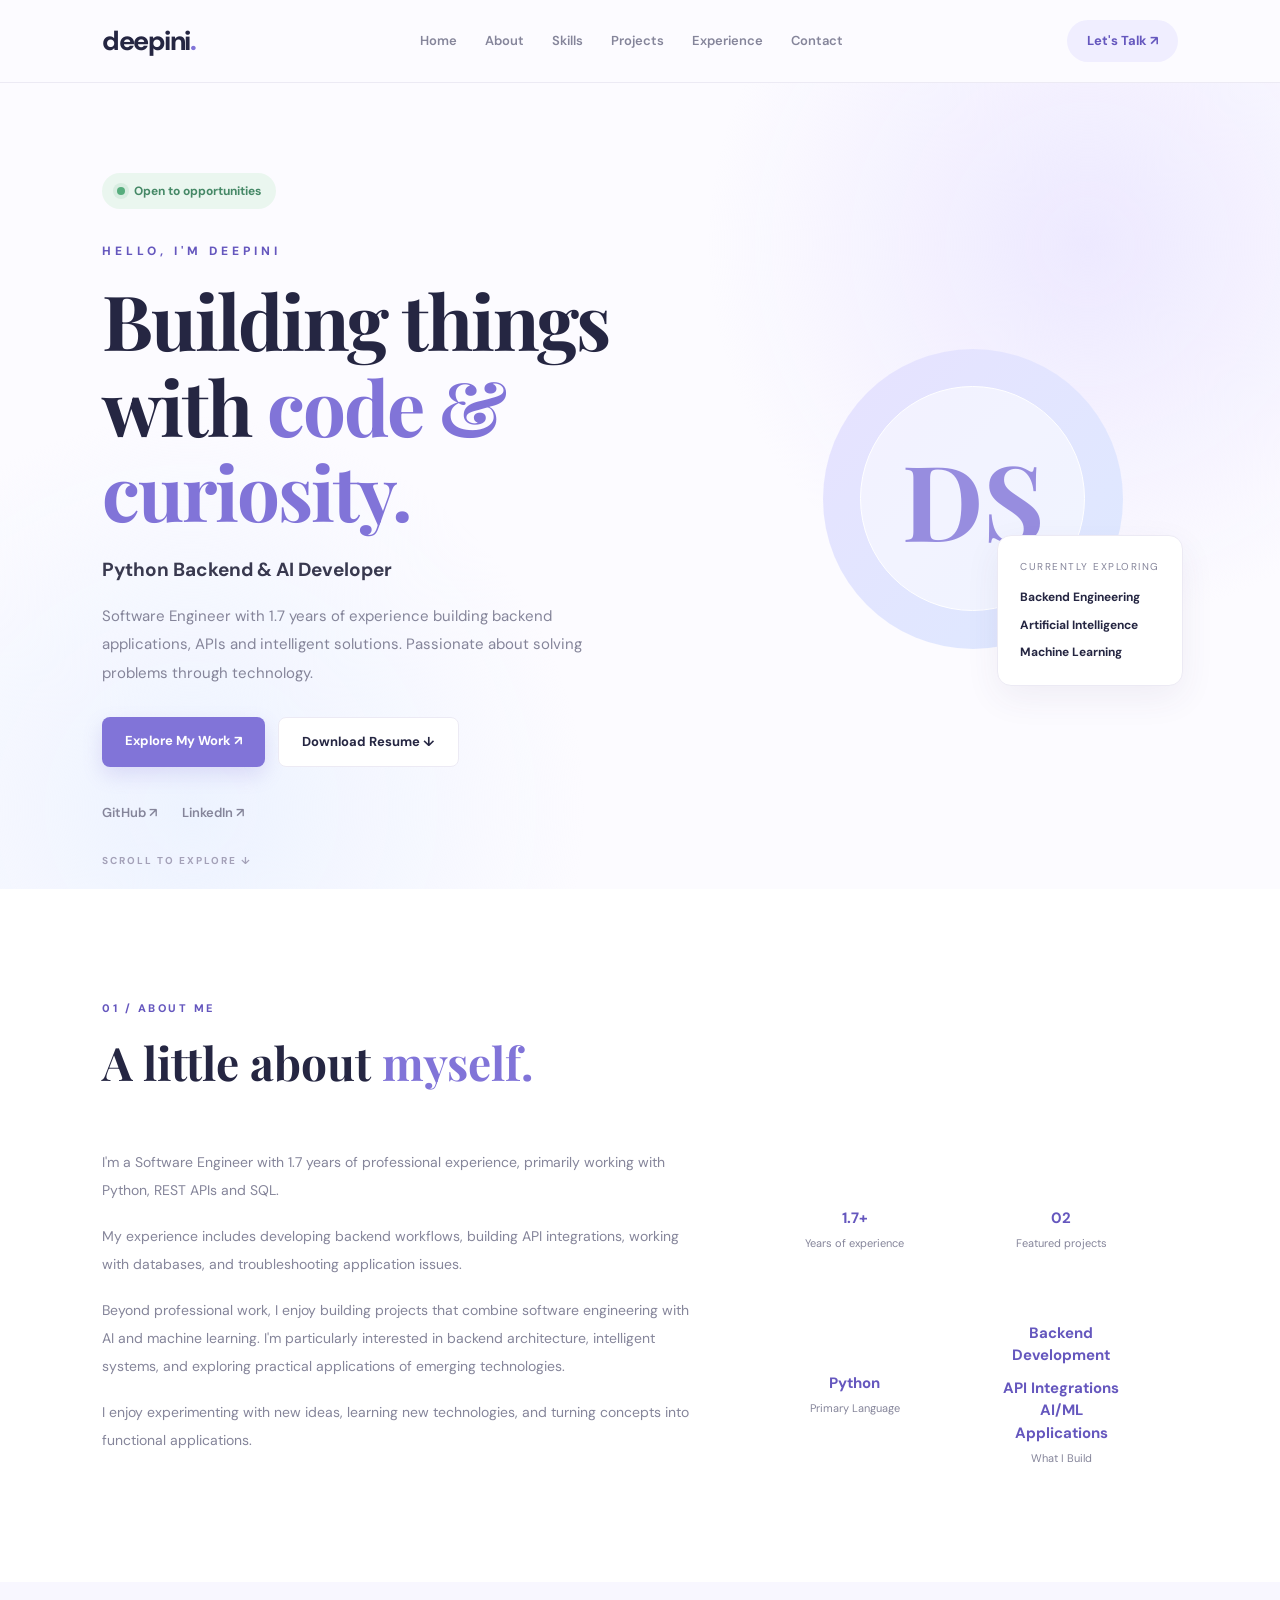
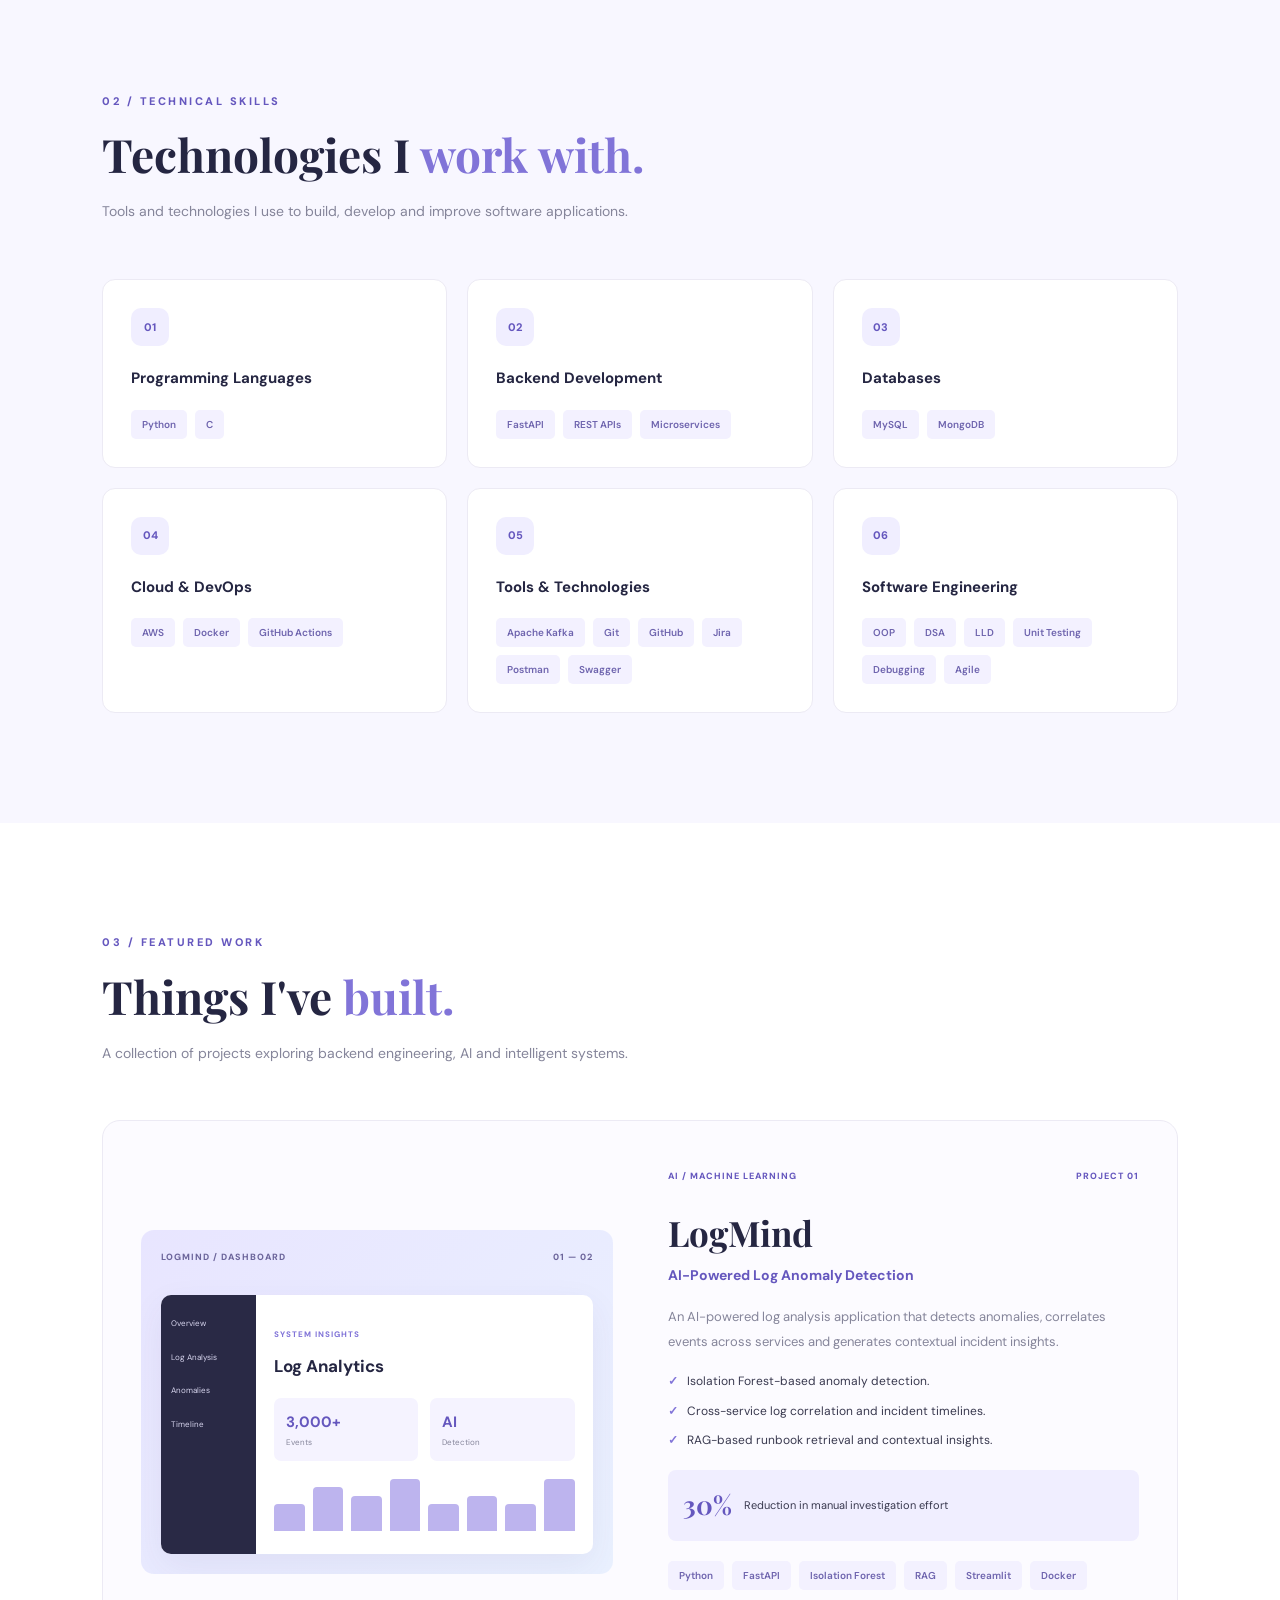
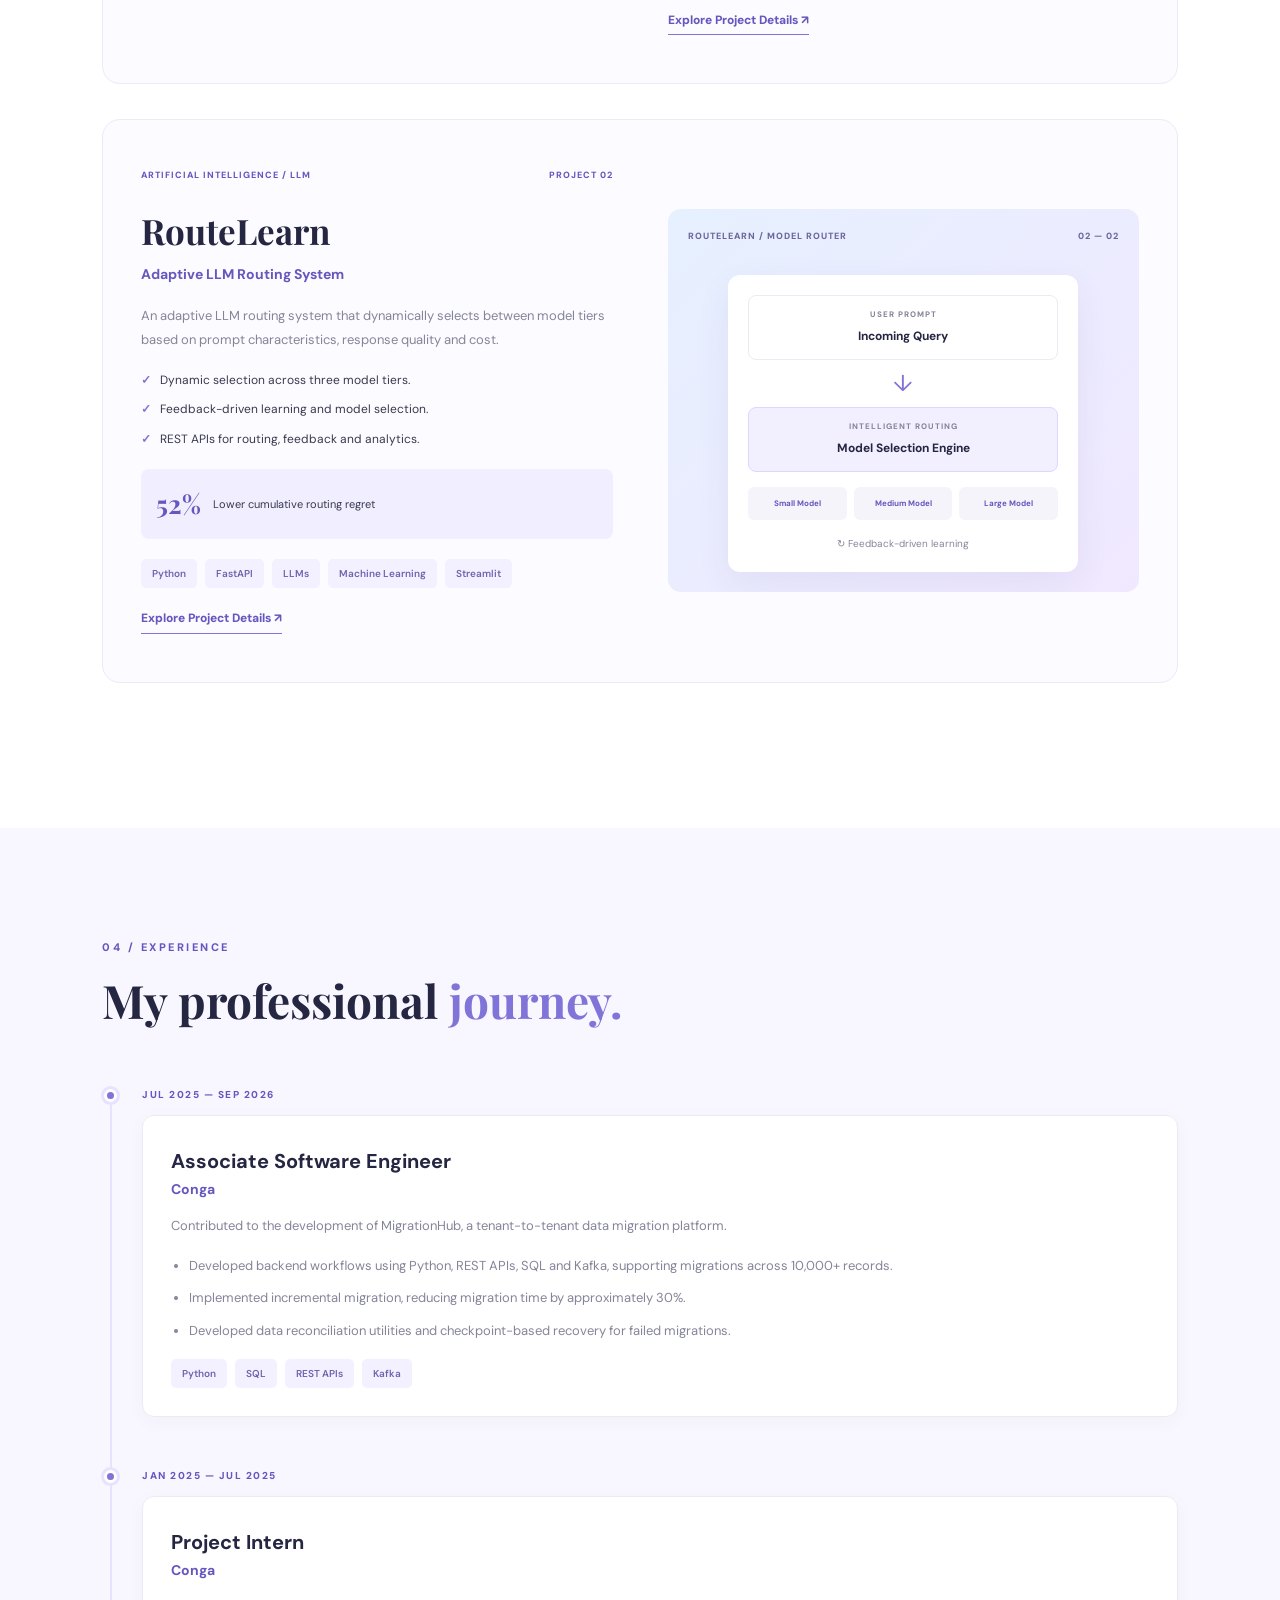
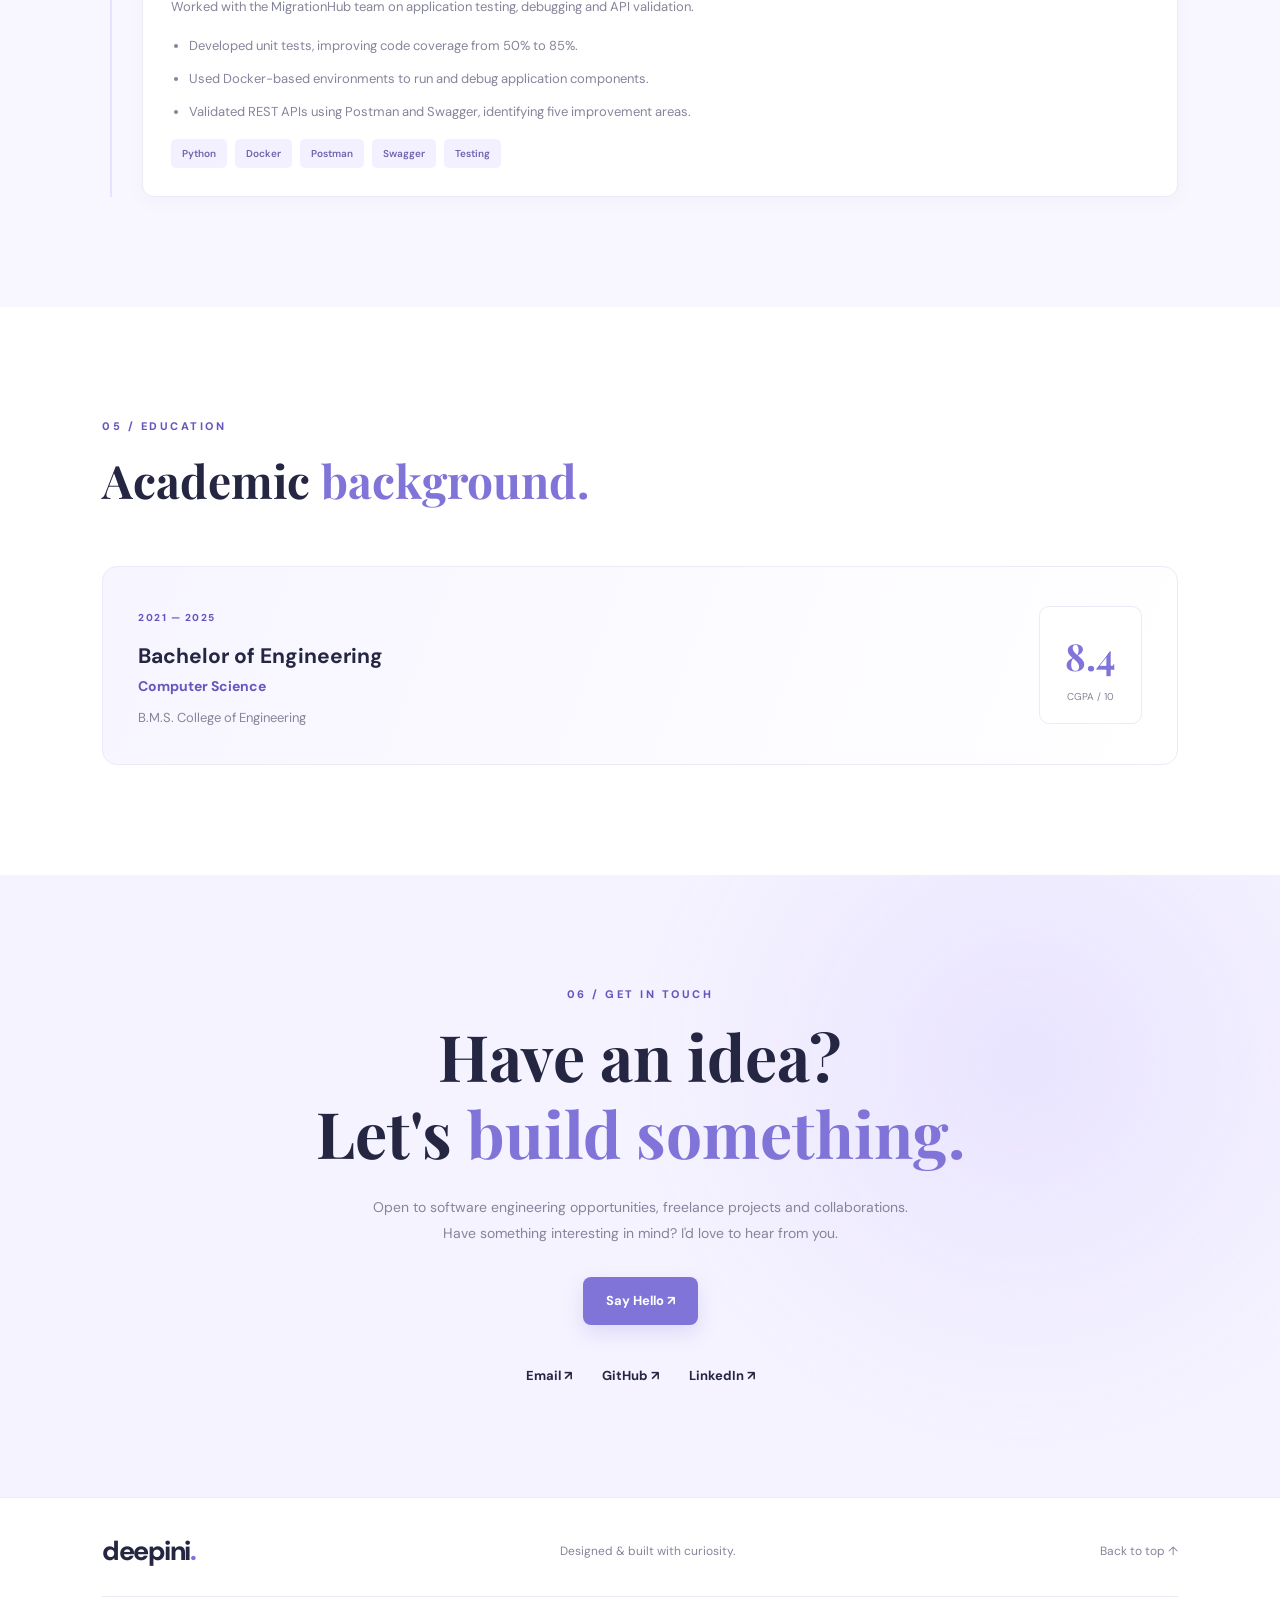
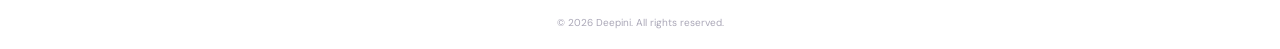
==== index.html @ 4b3a39d0 "Portfolio" ====
<!DOCTYPE html>
<html lang="en">
<head>
    <meta charset="UTF-8">
    <meta name="viewport" content="width=device-width, initial-scale=1.0">

    <meta name="description" content="Deepini - Python Backend and AI Developer. Software Engineer experienced in Python, REST APIs, SQL and AI applications.">

    <title>Deepini | Python Backend & AI Developer</title>

    <link rel="stylesheet" href="style.css">

    <link rel="preconnect" href="https://fonts.googleapis.com">
    <link rel="preconnect" href="https://fonts.gstatic.com" crossorigin>
    <link href="https://fonts.googleapis.com/css2?family=DM+Sans:wght@400;500;600;700;800&family=Playfair+Display:wght@600;700&display=swap" rel="stylesheet">
</head>

<body>

    <!-- NAVIGATION -->
    <header class="navbar">
        <nav class="nav-container">
            <a href="#home" class="logo">deepini<span>.</span></a>

            <div class="nav-links" id="navLinks">
                <a href="#home">Home</a>
                <a href="#about">About</a>
                <a href="#skills">Skills</a>
                <a href="#projects">Projects</a>
                <a href="#experience">Experience</a>
                <a href="#contact">Contact</a>
            </div>

            <a href="#contact" class="nav-button">Let's Talk ↗</a>

            <button class="menu-toggle" id="menuToggle"
                    aria-label="Toggle navigation" aria-expanded="false">
                ☰
            </button>
        </nav>
    </header>


    <main>

        <!-- HERO SECTION -->
        <section class="hero" id="home">
            <div class="hero-container">

                <div class="hero-content">
                    <div class="availability">
                        <span class="status-dot"></span>
                        Open to opportunities
                    </div>

                    <p class="hero-intro">HELLO, I'M DEEPINI</p>

                    <h1>
                        Building things<br>
                        with <span>code & curiosity.</span>
                    </h1>

                    <h2>Python Backend & AI Developer</h2>

                    <p class="hero-description">
                        Software Engineer with 1.7 years of experience
                        building backend applications, APIs and intelligent
                        solutions. Passionate about solving problems through
                        technology.
                    </p>

                    <div class="hero-buttons">
                        <a href="#projects" class="primary-button">
                            Explore My Work ↗
                        </a>

                        <a href="assets/resume.pdf"
                           class="secondary-button" download>
                            Download Resume ↓
                        </a>
                    </div>

                    <div class="hero-socials">
                        <a href="https://github.com/deepini-bot"
                           target="_blank" rel="noopener noreferrer">GitHub ↗</a>

                        <a href="https://www.linkedin.com/in/deepini-s-029999289"
                           target="_blank" rel="noopener noreferrer">LinkedIn ↗</a>
                    </div>
                </div>

                <div class="hero-decoration">
                    <div class="hero-circle circle-one"></div>
                    <div class="hero-circle circle-two"></div>

                    <div class="hero-note">
                        <span>Currently exploring</span>
                        <strong>Backend Engineering</strong>
                        <strong>Artificial Intelligence</strong>
                        <strong>Machine Learning</strong>
                    </div>

                    <div class="hero-initials">DS</div>
                </div>

            </div>

            <div class="scroll-indicator">
                SCROLL TO EXPLORE ↓
            </div>
        </section>


        <!-- ABOUT SECTION -->
        <section class="section about-section" id="about">
            <div class="section-container">

                <div class="section-heading">
                    <span class="section-label">01 / ABOUT ME</span>
                    <h2>A little about <span>myself.</span></h2>
                </div>

                <div class="about-content">
                    <div class="about-text">
                        <p>
                            I'm a Software Engineer with 1.7 years of professional experience, primarily working with Python, REST APIs and SQL.
                        </p>

                        <p>
                            My experience includes developing backend workflows, building API integrations, working with databases, and troubleshooting application issues.
                        </p>

                        <p>
                            Beyond professional work, I enjoy building projects that combine software engineering with AI and machine learning. I'm particularly interested in backend architecture, intelligent systems, and exploring practical applications of emerging technologies.
                        </p>

                        <p>
                            I enjoy experimenting with new ideas, learning new technologies, and turning concepts into functional applications.
                        </p>
                    </div>

                    <div class="about-highlights">
                        <div class="highlight-card">
                            <span class="highlight-focus">1.7+</span>
                            <span>Years of experience</span>
                        </div>

                        <div class="highlight-card">
                            <span class="highlight-focus">02</span>
                            <span>Featured projects</span>
                        </div>

                        <div class="highlight-card">
                            <span class="highlight-focus">Python</span>
                            <span>Primary Language</span>
                        </div>

                        <div class="highlight-card">
    <span class="highlight-focus">Backend Development</span>
    <span class="highlight-focus">API Integrations AI/ML Applications</span>
    <span>What I Build</span>
</div>
</div>
                    </div>
                </div>

            </div>
        </section>


        <!-- SKILLS SECTION -->
        <section class="section skills-section" id="skills">
            <div class="section-container">

                <div class="section-heading">
                    <span class="section-label">02 / TECHNICAL SKILLS</span>
                    <h2>Technologies I <span>work with.</span></h2>
                    <p>
                        Tools and technologies I use to build,
                        develop and improve software applications.
                    </p>
                </div>

                <div class="skills-grid">

                    <div class="skill-card">
                        <div class="skill-icon">01</div>
                        <h3>Programming Languages</h3>
                        <div class="skill-tags">
                            <span>Python</span>
                            <span>C</span>
                        </div>
                    </div>

                    <div class="skill-card">
                        <div class="skill-icon">02</div>
                        <h3>Backend Development</h3>
                        <div class="skill-tags">
                            <span>FastAPI</span>
                            <span>REST APIs</span>
                            <span>Microservices</span>
                        </div>
                    </div>

                    <div class="skill-card">
                        <div class="skill-icon">03</div>
                        <h3>Databases</h3>
                        <div class="skill-tags">
                            <span>MySQL</span>
                            <span>MongoDB</span>
                        </div>
                    </div>

                    <div class="skill-card">
                        <div class="skill-icon">04</div>
                        <h3>Cloud & DevOps</h3>
                        <div class="skill-tags">
                            <span>AWS</span>
                            <span>Docker</span>
                            <span>GitHub Actions</span>
                        </div>
                    </div>

                    <div class="skill-card">
                        <div class="skill-icon">05</div>
                        <h3>Tools & Technologies</h3>
                        <div class="skill-tags">
                            <span>Apache Kafka</span>
                            <span>Git</span>
                            <span>GitHub</span>
                            <span>Jira</span>
                            <span>Postman</span>
                            <span>Swagger</span>
                        </div>
                    </div>

                    <div class="skill-card">
                        <div class="skill-icon">06</div>
                        <h3>Software Engineering</h3>
                        <div class="skill-tags">
                            <span>OOP</span>
                            <span>DSA</span>
                            <span>LLD</span>
                            <span>Unit Testing</span>
                            <span>Debugging</span>
                            <span>Agile</span>
                        </div>
                    </div>

                </div>

            </div>
        </section>


        <!-- PROJECTS SECTION -->
        <section class="section projects-section" id="projects">
            <div class="section-container">

                <div class="section-heading">
                    <span class="section-label">03 / FEATURED WORK</span>
                    <h2>Things I've <span>built.</span></h2>
                    <p>
                        A collection of projects exploring backend
                        engineering, AI and intelligent systems.
                    </p>
                </div>


                <!-- PROJECT ONE -->
                <article class="project-card">

                    <div class="project-visual logmind-visual">
                        <div class="visual-top">
                            <span>LOGMIND / DASHBOARD</span>
                            <span>01 — 02</span>
                        </div>

                        <div class="log-preview">
                            <div class="log-sidebar">
                                <span>Overview</span>
                                <span>Log Analysis</span>
                                <span>Anomalies</span>
                                <span>Timeline</span>
                            </div>

                            <div class="log-content">
                                <span class="mini-label">SYSTEM INSIGHTS</span>
                                <h3>Log Analytics</h3>

                                <div class="log-stats">
                                    <div>
                                        <strong>3,000+</strong>
                                        <small>Events</small>
                                    </div>
                                    <div>
                                        <strong>AI</strong>
                                        <small>Detection</small>
                                    </div>
                                </div>

                                <div class="log-bars">
                                    <i></i><i></i><i></i><i></i>
                                    <i></i><i></i><i></i><i></i>
                                </div>
                            </div>
                        </div>
                    </div>

                    <div class="project-details">
                        <div class="project-meta">
                            <span>AI / MACHINE LEARNING</span>
                            <span>PROJECT 01</span>
                        </div>

                        <h3>LogMind</h3>

                        <h4>AI-Powered Log Anomaly Detection</h4>

                        <p>
                            An AI-powered log analysis application that
                            detects anomalies, correlates events across
                            services and generates contextual incident
                            insights.
                        </p>

                        <ul class="project-features">
                            <li>Isolation Forest-based anomaly detection.</li>
                            <li>Cross-service log correlation and incident timelines.</li>
                            <li>RAG-based runbook retrieval and contextual insights.</li>
                        </ul>

                        <div class="project-result">
                            <strong>30%</strong>
                            <span>Reduction in manual investigation effort</span>
                        </div>

                        <div class="project-tags">
                            <span>Python</span>
                            <span>FastAPI</span>
                            <span>Isolation Forest</span>
                            <span>RAG</span>
                            <span>Streamlit</span>
                            <span>Docker</span>
                        </div>

                        <a href="logmind.html" class="project-link">
                        Explore Project Details ↗
                    </a>

                </article>


                <!-- PROJECT TWO -->
                <article class="project-card reverse">

                    <div class="project-visual routelearn-visual">
                        <div class="visual-top">
                            <span>ROUTELEARN / MODEL ROUTER</span>
                            <span>02 — 02</span>
                        </div>

                        <div class="router-preview">
                            <div class="router-input">
                                <span>USER PROMPT</span>
                                <strong>Incoming Query</strong>
                            </div>

                            <div class="router-arrow">↓</div>

                            <div class="router-engine">
                                <span>INTELLIGENT ROUTING</span>
                                <strong>Model Selection Engine</strong>
                            </div>

                            <div class="router-options">
                                <div>Small Model</div>
                                <div>Medium Model</div>
                                <div>Large Model</div>
                            </div>

                            <div class="router-feedback">
                                ↻ Feedback-driven learning
                            </div>
                        </div>
                    </div>

                    <div class="project-details">
                        <div class="project-meta">
                            <span>ARTIFICIAL INTELLIGENCE / LLM</span>
                            <span>PROJECT 02</span>
                        </div>

                        <h3>RouteLearn</h3>

                        <h4>Adaptive LLM Routing System</h4>

                        <p>
                            An adaptive LLM routing system that dynamically
                            selects between model tiers based on prompt
                            characteristics, response quality and cost.
                        </p>

                        <ul class="project-features">
                            <li>Dynamic selection across three model tiers.</li>
                            <li>Feedback-driven learning and model selection.</li>
                            <li>REST APIs for routing, feedback and analytics.</li>
                        </ul>

                        <div class="project-result">
                            <strong>52%</strong>
                            <span>Lower cumulative routing regret</span>
                        </div>

                        <div class="project-tags">
                            <span>Python</span>
                            <span>FastAPI</span>
                            <span>LLMs</span>
                            <span>Machine Learning</span>
                            <span>Streamlit</span>
                        </div>

                        <a href="routelearn.html" class="project-link">
    Explore Project Details ↗
</a>
                    </div>

                </article>

            </div>
        </section>


        <!-- EXPERIENCE SECTION -->
        <section class="section experience-section" id="experience">
            <div class="section-container">

                <div class="section-heading">
                    <span class="section-label">04 / EXPERIENCE</span>
                    <h2>My professional <span>journey.</span></h2>
                </div>

                <div class="timeline">

                    <article class="timeline-item">
                        <div class="timeline-dot"></div>

                        <div class="timeline-date">
                            JUL 2025 — SEP 2026
                        </div>

                        <div class="timeline-content">
                            <h3>Associate Software Engineer</h3>
                            <h4>Conga</h4>

                            <p>
                                Contributed to the development of
                                MigrationHub, a tenant-to-tenant data
                                migration platform.
                            </p>

                            <ul>
                                <li>
                                    Developed backend workflows using
                                    Python, REST APIs, SQL and Kafka,
                                    supporting migrations across 10,000+
                                    records.
                                </li>

                                <li>
                                    Implemented incremental migration,
                                    reducing migration time by approximately
                                    30%.
                                </li>

                                <li>
                                    Developed data reconciliation utilities
                                    and checkpoint-based recovery for
                                    failed migrations.
                                </li>
                            </ul>

                            <div class="project-tags">
                                <span>Python</span>
                                <span>SQL</span>
                                <span>REST APIs</span>
                                <span>Kafka</span>
                            </div>
                        </div>
                    </article>


                    <article class="timeline-item">
                        <div class="timeline-dot"></div>

                        <div class="timeline-date">
                            JAN 2025 — JUL 2025
                        </div>

                        <div class="timeline-content">
                            <h3>Project Intern</h3>
                            <h4>Conga</h4>

                            <p>
                                Worked with the MigrationHub team on
                                application testing, debugging and
                                API validation.
                            </p>

                            <ul>
                                <li>
                                    Developed unit tests, improving
                                    code coverage from 50% to 85%.
                                </li>

                                <li>
                                    Used Docker-based environments to
                                    run and debug application components.
                                </li>

                                <li>
                                    Validated REST APIs using Postman
                                    and Swagger, identifying five
                                    improvement areas.
                                </li>
                            </ul>

                            <div class="project-tags">
                                <span>Python</span>
                                <span>Docker</span>
                                <span>Postman</span>
                                <span>Swagger</span>
                                <span>Testing</span>
                            </div>
                        </div>
                    </article>

                </div>

            </div>
        </section>


        <!-- EDUCATION SECTION -->
        <section class="section education-section" id="education">
            <div class="section-container">

                <div class="section-heading">
                    <span class="section-label">05 / EDUCATION</span>
                    <h2>Academic <span>background.</span></h2>
                </div>

                <div class="education-card">
                    <div>
                        <span class="education-label">2021 — 2025</span>
                        <h3>Bachelor of Engineering</h3>
                        <h4>Computer Science</h4>
                        <p>B.M.S. College of Engineering</p>
                    </div>

                    <div class="education-score">
                        <strong>8.4</strong>
                        <span>CGPA / 10</span>
                    </div>
                </div>

            </div>
        </section>


        <!-- CONTACT SECTION -->
        <section class="section contact-section" id="contact">
            <div class="section-container">

                <div class="contact-content">
                    <span class="section-label">06 / GET IN TOUCH</span>

                    <h2>Have an idea?<br>
                        Let's <span>build something.</span>
                    </h2>

                    <p>
                        Open to software engineering opportunities,
                        freelance projects and collaborations.
                        Have something interesting in mind?
                        I'd love to hear from you.
                    </p>

                    <a href="mailto:deepinis22@gmail.com"
                       class="primary-button">
                        Say Hello ↗
                    </a>

                    <div class="contact-links">
                        <a href="mailto:deepinis22@gmail.com">
                            Email ↗
                        </a>

                        <a href="https://github.com/deepini-bot"
                           target="_blank" rel="noopener noreferrer">
                            GitHub ↗
                        </a>

                        <a href="https://www.linkedin.com/in/deepini-s-029999289"
                           target="_blank" rel="noopener noreferrer">
                            LinkedIn ↗
                        </a>
                    </div>
                </div>

            </div>
        </section>

    </main>


    <!-- FOOTER -->
    <footer class="footer">
        <div class="footer-container">
            <a href="#home" class="logo">deepini<span>.</span></a>

            <p>Designed & built with curiosity.</p>

            <a href="#home">Back to top ↑</a>
        </div>

        <div class="copyright">
            © 2026 Deepini. All rights reserved.
        </div>
    </footer>


    <script src="script.js"></script>

</body>
</html>
---- style.css ----
/* ========================================
   1. GLOBAL STYLES
======================================== */

:root {
    --bg: #FCFBFF;
    --white: #FFFFFF;
    --lavender: #F0EEFF;
    --lavender-dark: #E7E2FF;
    --blue-light: #EDF3FF;
    --accent: #8174D8;
    --accent-dark: #6557BE;
    --navy: #252642;
    --text: #39394F;
    --muted: #85859A;
    --border: #ECEAF4;
    --shadow: 0 12px 35px rgba(70, 60, 120, 0.07);
}

* {
    margin: 0;
    padding: 0;
    box-sizing: border-box;
}

html {
    scroll-behavior: smooth;
    scroll-padding-top: 90px;
}

body {
    font-family: 'DM Sans', sans-serif;
    background: var(--bg);
    color: var(--text);
    line-height: 1.7;
    overflow-x: hidden;
}

a {
    text-decoration: none;
    color: inherit;
}

button {
    font: inherit;
}

section {
    scroll-margin-top: 75px;
}

.section {
    padding: 110px 8%;
}

.section-container {
    max-width: 1150px;
    margin: auto;
}

::selection {
    background: var(--lavender-dark);
    color: var(--navy);
}


/* ========================================
   2. NAVIGATION
======================================== */

.navbar {
    position: sticky;
    top: 0;
    z-index: 1000;
    background: rgba(252, 251, 255, 0.92);
    backdrop-filter: blur(15px);
    border-bottom: 1px solid var(--border);
}

.nav-container {
    max-width: 1300px;
    margin: auto;
    padding: 18px 8%;
    display: flex;
    align-items: center;
    justify-content: space-between;
}

.logo {
    font-size: 27px;
    font-weight: 800;
    letter-spacing: -1.5px;
    color: var(--navy);
}

.logo span {
    color: var(--accent);
}

.nav-links {
    display: flex;
    align-items: center;
    gap: 28px;
}

.nav-links a {
    font-size: 13px;
    font-weight: 600;
    color: var(--muted);
    transition: 0.3s;
}

.nav-links a:hover {
    color: var(--accent-dark);
}

.nav-button {
    padding: 10px 20px;
    background: var(--lavender);
    color: var(--accent-dark);
    border-radius: 30px;
    font-size: 13px;
    font-weight: 700;
    transition: 0.3s;
}

.nav-button:hover {
    background: var(--lavender-dark);
    transform: translateY(-2px);
}

.menu-toggle {
    display: none;
    border: none;
    background: var(--lavender);
    color: var(--navy);
    padding: 8px 12px;
    border-radius: 8px;
    font-size: 20px;
    cursor: pointer;
}


/* ========================================
   3. HERO SECTION
======================================== */

.hero {
    min-height: 660px;
    padding: 90px 8% 65px;
    background:
        radial-gradient(circle at 85% 20%, #EDE9FF 0, transparent 30%),
        radial-gradient(circle at 15% 90%, #EDF3FF 0, transparent 30%),
        var(--bg);
    position: relative;
    display: flex;
    align-items: center;
}

.hero-container {
    max-width: 1150px;
    width: 100%;
    margin: auto;
    display: grid;
    grid-template-columns: 1.2fr 0.8fr;
    align-items: center;
    gap: 50px;
}

.availability {
    display: inline-flex;
    align-items: center;
    gap: 9px;
    padding: 8px 15px;
    border-radius: 30px;
    background: #EAF6EF;
    color: #458866;
    font-size: 12px;
    font-weight: 700;
    margin-bottom: 32px;
}

.status-dot {
    height: 8px;
    width: 8px;
    background: #56AD7D;
    border-radius: 50%;
    box-shadow: 0 0 0 4px rgba(86, 173, 125, 0.12);
}

.hero-intro {
    font-size: 12px;
    letter-spacing: 4px;
    font-weight: 800;
    color: var(--accent-dark);
    margin-bottom: 15px;
}

.hero h1 {
    font-family: 'Playfair Display', serif;
    font-size: clamp(48px, 6vw, 76px);
    line-height: 1.13;
    letter-spacing: -2px;
    color: var(--navy);
    margin-bottom: 20px;
}

.hero h1 span {
    color: var(--accent);
}

.hero h2 {
    font-size: 19px;
    font-weight: 700;
    color: var(--text);
    margin-bottom: 15px;
}

.hero-description {
    max-width: 530px;
    color: var(--muted);
    font-size: 15px;
    line-height: 1.9;
    margin-bottom: 30px;
}

.hero-buttons {
    display: flex;
    flex-wrap: wrap;
    gap: 13px;
}

.primary-button,
.secondary-button {
    display: inline-block;
    padding: 13px 23px;
    border-radius: 8px;
    font-size: 13px;
    font-weight: 700;
    transition: 0.3s;
}

.primary-button {
    background: var(--accent);
    color: white;
    box-shadow: 0 8px 20px rgba(129, 116, 216, 0.2);
}

.primary-button:hover {
    background: var(--accent-dark);
    transform: translateY(-3px);
}

.secondary-button {
    background: white;
    color: var(--navy);
    border: 1px solid var(--border);
}

.secondary-button:hover {
    background: var(--lavender);
    transform: translateY(-3px);
}

.hero-socials {
    display: flex;
    gap: 25px;
    margin-top: 35px;
}

.hero-socials a {
    font-size: 13px;
    color: var(--muted);
    font-weight: 600;
    transition: 0.3s;
}

.hero-socials a:hover {
    color: var(--accent-dark);
}

.hero-decoration {
    position: relative;
    height: 390px;
    display: flex;
    align-items: center;
    justify-content: center;
}

.hero-circle {
    position: absolute;
    border-radius: 50%;
}

.circle-one {
    width: 300px;
    height: 300px;
    background: linear-gradient(135deg, #E7E2FF, #DDE9FF);
}

.circle-two {
    width: 225px;
    height: 225px;
    background: rgba(255, 255, 255, 0.55);
    border: 1px solid white;
}

.hero-initials {
    position: absolute;
    font-family: 'Playfair Display', serif;
    font-size: 105px;
    font-weight: 700;
    color: var(--accent);
    opacity: 0.8;
}

.hero-note {
    position: absolute;
    z-index: 2;
    bottom: 8px;
    right: -5px;
    padding: 22px;
    background: white;
    border: 1px solid var(--border);
    border-radius: 14px;
    box-shadow: var(--shadow);
    display: flex;
    flex-direction: column;
    gap: 7px;
}

.hero-note span {
    font-size: 10px;
    text-transform: uppercase;
    letter-spacing: 1.5px;
    color: var(--muted);
    margin-bottom: 5px;
}

.hero-note strong {
    font-size: 12px;
    color: var(--navy);
}

.scroll-indicator {
    position: absolute;
    bottom: 20px;
    left: 8%;
    color: #A4A1B8;
    font-size: 10px;
    letter-spacing: 2px;
    font-weight: 700;
}


/* ========================================
   4. SECTION HEADINGS
======================================== */

.section-heading {
    margin-bottom: 55px;
}

.section-label {
    display: block;
    color: var(--accent-dark);
    font-size: 11px;
    font-weight: 800;
    letter-spacing: 2.5px;
    margin-bottom: 15px;
}

.section-heading h2 {
    font-family: 'Playfair Display', serif;
    font-size: clamp(34px, 4vw, 46px);
    line-height: 1.3;
    color: var(--navy);
}

.section-heading h2 span {
    color: var(--accent);
}

.section-heading > p {
    color: var(--muted);
    margin-top: 15px;
    max-width: 550px;
    font-size: 14px;
}


/* ========================================
   5. ABOUT SECTION
======================================== */

.about-section {
    background: white;
}

.about-content {
    display: grid;
    grid-template-columns: 1.2fr 0.8fr;
    gap: 80px;
    align-items: center;
}

.about-text p {
    color: var(--muted);
    font-size: 14px;
    line-height: 2;
    margin-bottom: 18px;
}

.about-highlights {
    display: grid;
    grid-template-columns: 1fr 1fr;
    gap: 15px;
}

.highlight-card {
    width: 150px;
    height: 150px;
    display: flex;
    flex-direction: column;
    justify-content: center;
    align-items: center;
    text-align: center;
    padding: 15px;
    box-sizing: border-box;
}

.highlight-number {
    font-size: 13px;
    color: var(--accent-dark);
    font-weight: 500;
}

.highlight-focus {
    font-size: 15px;
    font-weight: 700;
    color: var(--accent-dark);
    line-height: 1.5;
    margin: 5px 0;
}

.highlight-card:hover {
    transform: translateY(-5px);
    box-shadow: var(--shadow);
}


.highlight-card span:last-child {
    font-size: 11px;
    color: var(--muted);
}


/* ========================================
   6. SKILLS SECTION
======================================== */

.skills-section {
    background: #F8F7FF;
}

.skills-grid {
    display: grid;
    grid-template-columns: repeat(3, 1fr);
    gap: 20px;
}

.skill-card {
    padding: 28px;
    background: white;
    border: 1px solid var(--border);
    border-radius: 13px;
    transition: 0.3s;
}

.skill-card:hover {
    transform: translateY(-6px);
    box-shadow: var(--shadow);
    border-color: var(--lavender-dark);
}

.skill-icon {
    width: 38px;
    height: 38px;
    border-radius: 10px;
    background: var(--lavender);
    color: var(--accent-dark);
    display: grid;
    place-items: center;
    font-size: 11px;
    font-weight: 800;
    margin-bottom: 20px;
}

.skill-card h3 {
    font-size: 15px;
    color: var(--navy);
    margin-bottom: 18px;
}

.skill-tags,
.project-tags {
    display: flex;
    flex-wrap: wrap;
    gap: 8px;
}

.skill-tags span,
.project-tags span {
    padding: 6px 11px;
    background: #F3F1FF;
    color: #6E64AE;
    border-radius: 5px;
    font-size: 10px;
    font-weight: 600;
}


/* ========================================
   7. PROJECTS SECTION
======================================== */

.projects-section {
    background: white;
}

.project-card {
    display: grid;
    grid-template-columns: 1fr 1fr;
    gap: 55px;
    align-items: center;
    padding: 38px;
    background: #FCFBFF;
    border: 1px solid var(--border);
    border-radius: 18px;
    margin-bottom: 35px;
    transition: 0.3s;
}

.project-card:hover {
    box-shadow: var(--shadow);
    transform: translateY(-4px);
}

.project-card.reverse .project-visual {
    order: 2;
}

.project-visual {
    min-height: 340px;
    border-radius: 13px;
    padding: 20px;
    overflow: hidden;
    position: relative;
}

.logmind-visual {
    background: linear-gradient(135deg, #E8E5FF, #EAF1FF);
}

.routelearn-visual {
    background: linear-gradient(135deg, #E6F0FF, #F0E8FF);
}

.visual-top {
    display: flex;
    justify-content: space-between;
    font-size: 9px;
    font-weight: 800;
    letter-spacing: 1px;
    color: #6C659B;
    margin-bottom: 30px;
}

.log-preview {
    display: flex;
    background: white;
    min-height: 225px;
    border-radius: 10px;
    box-shadow: var(--shadow);
    overflow: hidden;
}

.log-sidebar {
    width: 95px;
    background: #292945;
    color: #D7D5EE;
    padding: 22px 10px;
    display: flex;
    flex-direction: column;
    gap: 20px;
    font-size: 8px;
}

.log-content {
    flex: 1;
    padding: 23px 18px;
}

.mini-label {
    color: var(--accent);
    font-size: 8px;
    letter-spacing: 1px;
    font-weight: 800;
}

.log-content h3 {
    color: var(--navy);
    font-size: 17px;
    margin: 7px 0 17px;
}

.log-stats {
    display: flex;
    gap: 12px;
}

.log-stats div {
    background: #F5F3FF;
    border-radius: 7px;
    padding: 12px;
    display: flex;
    flex-direction: column;
    flex: 1;
}

.log-stats strong {
    color: var(--accent-dark);
    font-size: 15px;
}

.log-stats small {
    font-size: 8px;
    color: var(--muted);
}

.log-bars {
    height: 55px;
    display: flex;
    align-items: end;
    gap: 8px;
    margin-top: 15px;
}

.log-bars i {
    flex: 1;
    border-radius: 4px 4px 0 0;
    background: #BDB4EE;
    height: 50%;
}

.log-bars i:nth-child(2n) {
    height: 80%;
}

.log-bars i:nth-child(3n) {
    height: 65%;
}

.log-bars i:nth-child(4n) {
    height: 95%;
}

.project-details {
    padding: 10px 0;
}

.project-meta {
    display: flex;
    justify-content: space-between;
    gap: 10px;
    font-size: 9px;
    color: var(--accent-dark);
    font-weight: 800;
    letter-spacing: 1px;
    margin-bottom: 18px;
}

.project-details h3 {
    font-family: 'Playfair Display', serif;
    font-size: 35px;
    color: var(--navy);
    margin-bottom: 2px;
}

.project-details h4 {
    font-size: 14px;
    color: var(--accent-dark);
    margin-bottom: 17px;
}

.project-details > p {
    color: var(--muted);
    font-size: 13px;
    line-height: 1.9;
    margin-bottom: 17px;
}

.project-features {
    list-style: none;
    margin-bottom: 20px;
}

.project-features li {
    color: var(--text);
    font-size: 12px;
    margin-bottom: 9px;
    padding-left: 19px;
    position: relative;
}

.project-features li::before {
    content: "✓";
    position: absolute;
    left: 0;
    color: var(--accent);
    font-weight: 800;
}

.project-result {
    display: flex;
    align-items: center;
    gap: 12px;
    padding: 13px 15px;
    background: var(--lavender);
    border-radius: 8px;
    margin-bottom: 20px;
}

.project-result strong {
    font-family: 'Playfair Display', serif;
    color: var(--accent-dark);
    font-size: 26px;
}

.project-result span {
    font-size: 11px;
    color: var(--text);
}

.project-link {
    display: inline-block;
    margin-top: 20px;
    color: var(--accent-dark);
    font-size: 12px;
    font-weight: 800;
    border-bottom: 1px solid var(--accent);
    padding-bottom: 4px;
    transition: 0.3s;
}

.project-link:hover {
    color: var(--navy);
    border-color: var(--navy);
}


/* RouteLearn visual */

.router-preview {
    background: white;
    max-width: 350px;
    margin: auto;
    padding: 20px;
    border-radius: 12px;
    box-shadow: var(--shadow);
    text-align: center;
}

.router-input,
.router-engine {
    border: 1px solid var(--border);
    border-radius: 8px;
    padding: 12px;
    display: flex;
    flex-direction: column;
    gap: 5px;
}

.router-input span,
.router-engine span {
    font-size: 8px;
    letter-spacing: 1px;
    color: var(--muted);
    font-weight: 800;
}

.router-input strong,
.router-engine strong {
    font-size: 12px;
    color: var(--navy);
}

.router-arrow {
    color: var(--accent);
    font-size: 23px;
    margin: 4px;
}

.router-engine {
    background: #F2EFFF;
    border-color: #DDD6FF;
}

.router-options {
    display: grid;
    grid-template-columns: repeat(3, 1fr);
    gap: 7px;
    margin-top: 15px;
}

.router-options div {
    background: #F5F4FB;
    padding: 10px 4px;
    border-radius: 6px;
    font-size: 8px;
    color: var(--accent-dark);
    font-weight: 700;
}

.router-feedback {
    margin-top: 15px;
    color: var(--muted);
    font-size: 10px;
}


/* ========================================
   8. EXPERIENCE SECTION
======================================== */

.experience-section {
    background: #F8F7FF;
}

.timeline {
    position: relative;
    margin-left: 8px;
    padding-left: 30px;
    border-left: 2px solid var(--lavender-dark);
}

.timeline-item {
    position: relative;
    padding-bottom: 50px;
}

.timeline-item:last-child {
    padding-bottom: 0;
}

.timeline-dot {
    position: absolute;
    width: 13px;
    height: 13px;
    border-radius: 50%;
    background: var(--accent);
    border: 3px solid white;
    left: -38px;
    top: 3px;
    box-shadow: 0 0 0 3px var(--lavender-dark);
}

.timeline-date {
    font-size: 10px;
    font-weight: 800;
    color: var(--accent-dark);
    letter-spacing: 1.5px;
    margin-bottom: 12px;
}

.timeline-content {
    background: white;
    border: 1px solid var(--border);
    border-radius: 12px;
    padding: 28px;
    box-shadow: 0 5px 20px rgba(70, 60, 120, 0.03);
}

.timeline-content h3 {
    font-size: 20px;
    color: var(--navy);
}

.timeline-content h4 {
    font-size: 14px;
    color: var(--accent-dark);
    margin-bottom: 12px;
}

.timeline-content p,
.timeline-content li {
    color: var(--muted);
    font-size: 13px;
    line-height: 1.9;
}

.timeline-content ul {
    padding-left: 18px;
    margin: 15px 0;
}

.timeline-content li {
    margin-bottom: 8px;
}


/* ========================================
   9. EDUCATION SECTION
======================================== */

.education-section {
    background: white;
}

.education-card {
    padding: 35px;
    border: 1px solid var(--border);
    border-radius: 15px;
    background: linear-gradient(110deg, #F7F5FF, #FFFFFF);
    display: flex;
    align-items: center;
    justify-content: space-between;
    gap: 25px;
}

.education-label {
    color: var(--accent-dark);
    font-size: 10px;
    font-weight: 800;
    letter-spacing: 1.5px;
}

.education-card h3 {
    font-size: 21px;
    color: var(--navy);
    margin-top: 10px;
}

.education-card h4 {
    font-size: 14px;
    color: var(--accent-dark);
    margin-bottom: 8px;
}

.education-card p {
    font-size: 13px;
    color: var(--muted);
}

.education-score {
    display: flex;
    flex-direction: column;
    align-items: center;
    background: white;
    border: 1px solid var(--border);
    padding: 18px 25px;
    border-radius: 10px;
}

.education-score strong {
    font-family: 'Playfair Display', serif;
    font-size: 37px;
    color: var(--accent);
}

.education-score span {
    color: var(--muted);
    font-size: 10px;
}


/* ========================================
   10. CONTACT SECTION
======================================== */

.contact-section {
    background:
        radial-gradient(circle at 80% 30%, #E9E4FF, transparent 35%),
        #F5F3FF;
}

.contact-content {
    max-width: 750px;
    margin: auto;
    text-align: center;
}

.contact-content h2 {
    font-family: 'Playfair Display', serif;
    font-size: clamp(42px, 6vw, 64px);
    line-height: 1.2;
    color: var(--navy);
    margin-bottom: 22px;
}

.contact-content h2 span {
    color: var(--accent);
}

.contact-content > p {
    max-width: 550px;
    margin: 0 auto 30px;
    color: var(--muted);
    font-size: 14px;
    line-height: 1.9;
}

.contact-links {
    display: flex;
    justify-content: center;
    flex-wrap: wrap;
    gap: 30px;
    margin-top: 40px;
}

.contact-links a {
    font-size: 13px;
    font-weight: 700;
    color: var(--navy);
    transition: 0.3s;
}

.contact-links a:hover {
    color: var(--accent-dark);
}


/* ========================================
   11. FOOTER
======================================== */

.footer {
    background: white;
    border-top: 1px solid var(--border);
    padding: 30px 8% 18px;
}

.footer-container {
    max-width: 1150px;
    margin: auto;
    display: flex;
    align-items: center;
    justify-content: space-between;
    gap: 20px;
}

.footer-container p,
.footer-container > a:last-child {
    font-size: 12px;
    color: var(--muted);
}

.footer-container > a:last-child:hover {
    color: var(--accent-dark);
}

.copyright {
    max-width: 1150px;
    margin: 22px auto 0;
    padding-top: 17px;
    border-top: 1px solid var(--border);
    color: #AAA7B7;
    font-size: 10px;
    text-align: center;
}


/* ========================================
   12. RESPONSIVE DESIGN
======================================== */

@media (max-width: 1000px) {

    .nav-links {
        gap: 15px;
    }

    .nav-links a {
        font-size: 11px;
    }

    .hero-container {
        gap: 20px;
    }

    .about-content {
        gap: 35px;
    }

    .project-card {
        gap: 25px;
        padding: 25px;
    }
}


@media (max-width: 768px) {

    .section {
        padding: 75px 6%;
    }

    .nav-container {
        padding: 15px 6%;
    }

    .nav-links {
        display: none;
        position: absolute;
        top: 100%;
        left: 0;
        width: 100%;
        padding: 25px 6%;
        background: white;
        border-bottom: 1px solid var(--border);
        flex-direction: column;
        align-items: flex-start;
        gap: 20px;
    }

    .nav-links.active {
        display: flex;
    }

    .nav-links a {
        font-size: 14px;
    }

    .nav-button {
        display: none;
    }

    .menu-toggle {
        display: block;
    }

    .hero {
        padding: 75px 6% 85px;
    }

    .hero-container {
        grid-template-columns: 1fr;
    }

    .hero-decoration {
        height: 310px;
    }

    .circle-one {
        width: 245px;
        height: 245px;
    }

    .circle-two {
        width: 185px;
        height: 185px;
    }

    .hero-initials {
        font-size: 80px;
    }

    .hero-note {
        right: 0;
        bottom: 0;
    }

    .scroll-indicator {
        left: 6%;
    }

    .about-content {
        grid-template-columns: 1fr;
        gap: 30px;
    }

    .skills-grid {
        grid-template-columns: repeat(2, 1fr);
    }

    .project-card {
        grid-template-columns: 1fr;
        padding: 20px;
    }

    .project-card.reverse .project-visual {
        order: 0;
    }

    .project-visual {
        min-height: 300px;
    }

    .footer-container {
        flex-direction: column;
        text-align: center;
    }
}


@media (max-width: 480px) {

    .hero h1 {
        font-size: 45px;
    }

    .hero h2 {
        font-size: 16px;
    }

    .hero-buttons {
        flex-direction: column;
        align-items: stretch;
    }

    .hero-buttons a {
        text-align: center;
    }

    .skills-grid {
        grid-template-columns: 1fr;
    }

    .about-highlights {
        gap: 10px;
    }

    .highlight-card {
        padding: 18px 13px;
    }

    .highlight-number {
        font-size: 27px;
    }

    .project-card {
        padding: 15px;
    }

    .project-visual {
        min-height: 260px;
        padding: 13px;
    }

    .project-details h3 {
        font-size: 29px;
    }

    .project-meta {
        font-size: 8px;
    }

    .education-card {
        flex-direction: column;
        align-items: flex-start;
    }

    .contact-links {
        gap: 18px;
    }

    .section-heading {
        margin-bottom: 35px;
    }
}


/* ========================================
   13. SCROLL ANIMATION
======================================== */

@media (prefers-reduced-motion: no-preference) {
    .hero-content {
        animation: fadeUp 0.8s ease both;
    }

    .hero-decoration {
        animation: fadeUp 1s ease both;
    }

    @keyframes fadeUp {
        from {
            opacity: 0;
            transform: translateY(20px);
        }

        to {
            opacity: 1;
            transform: translateY(0);
        }
    }
}
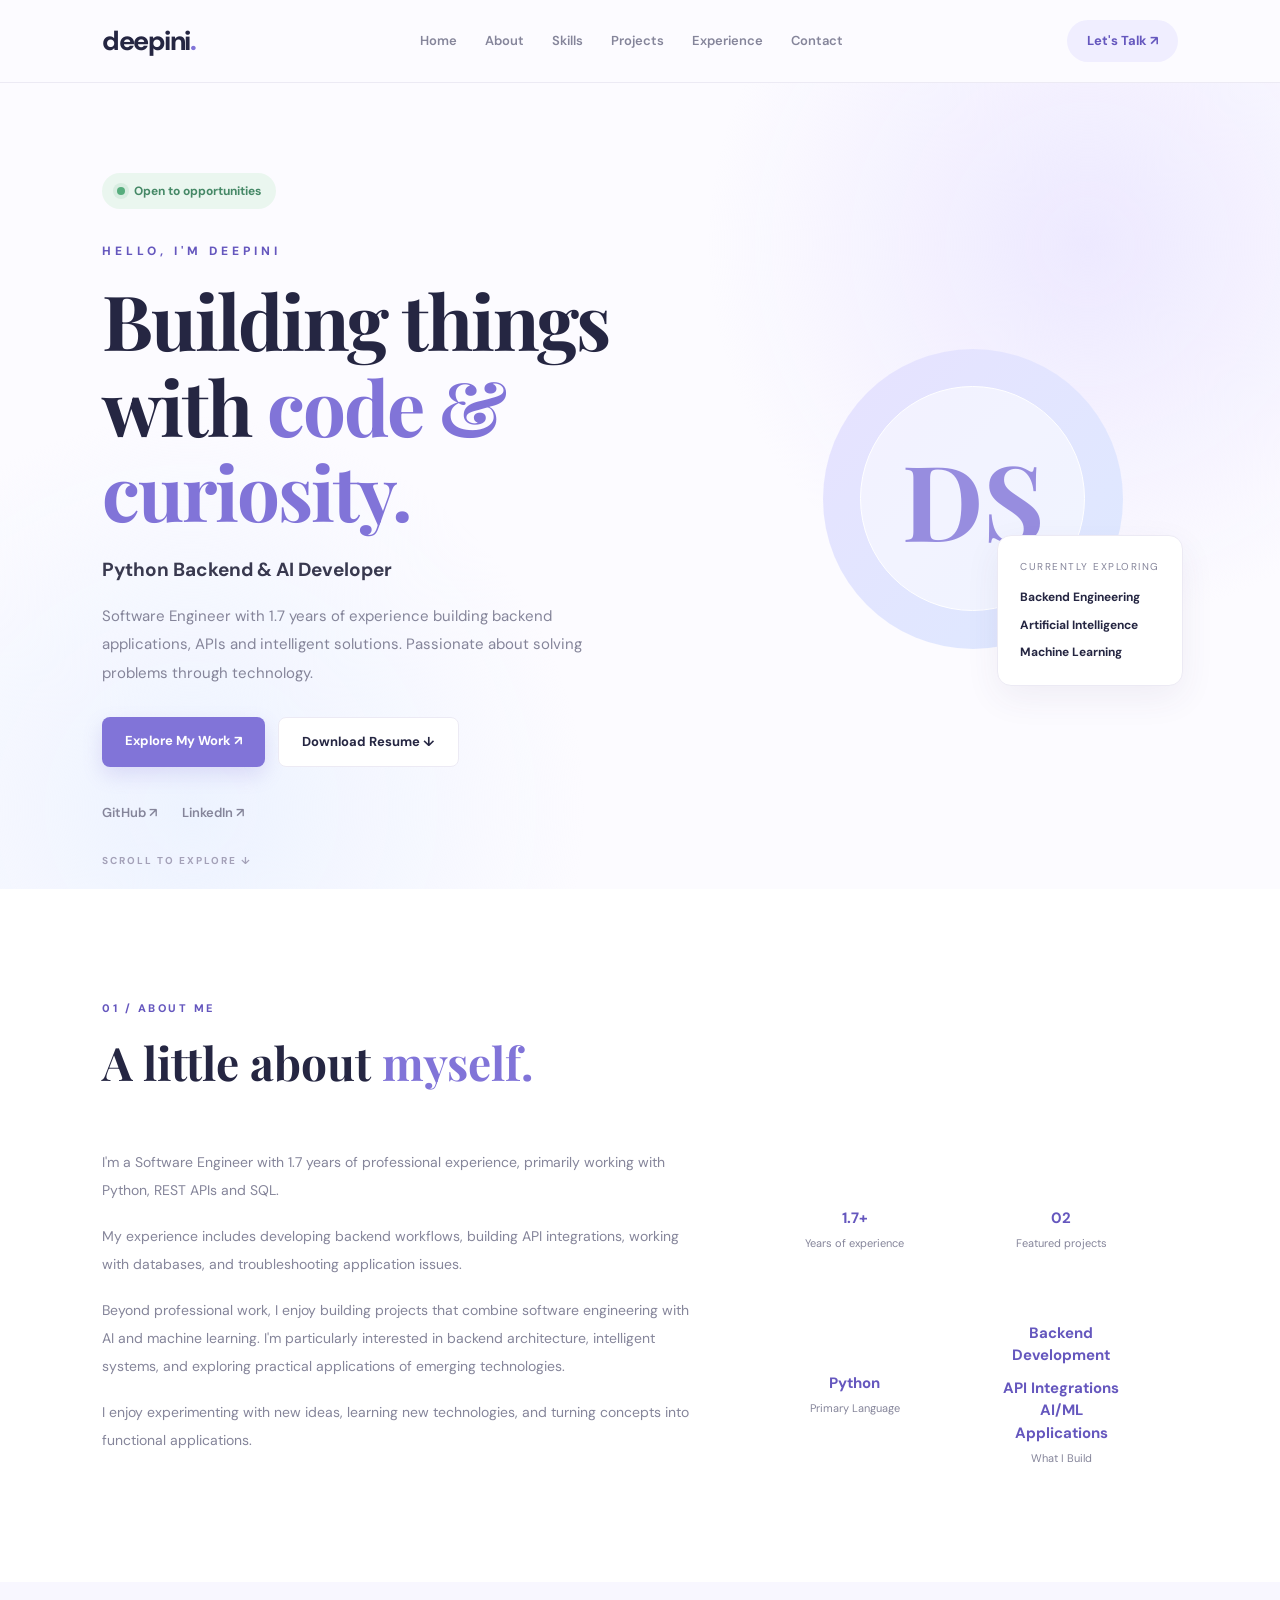
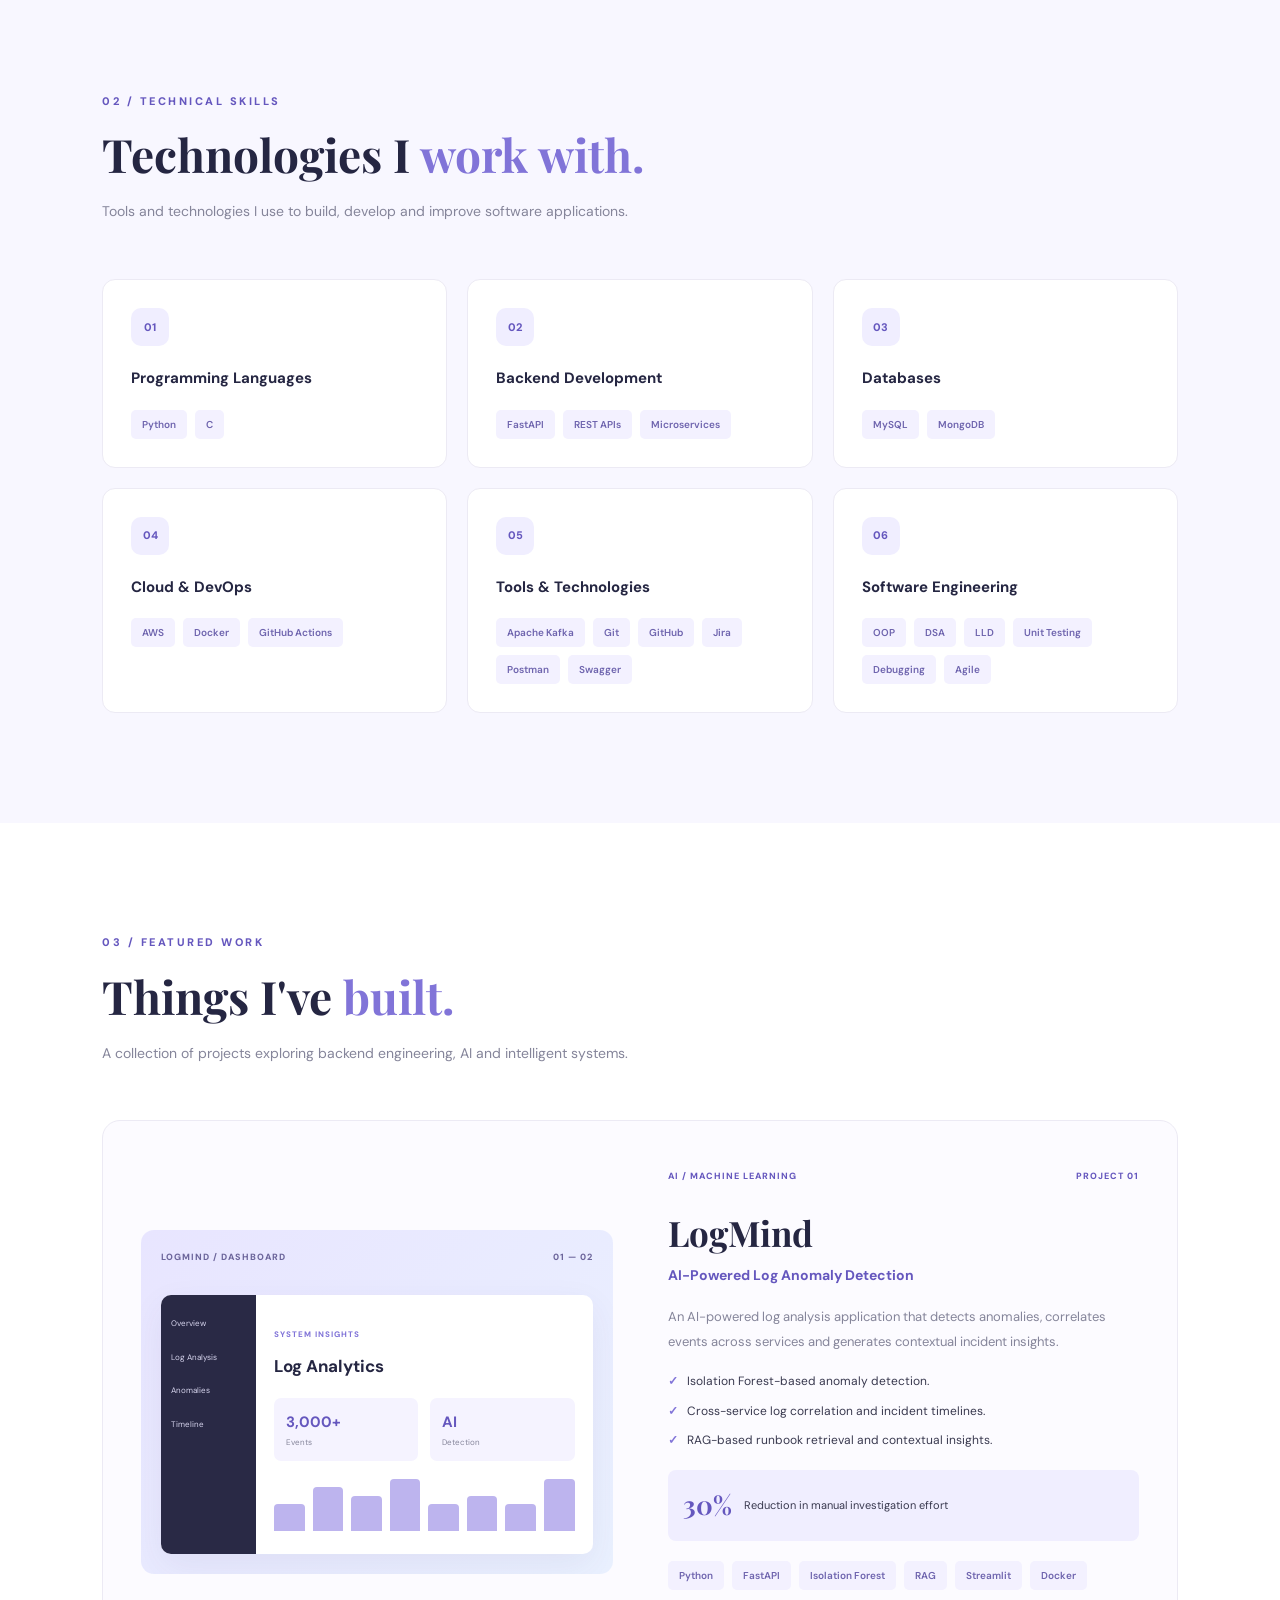
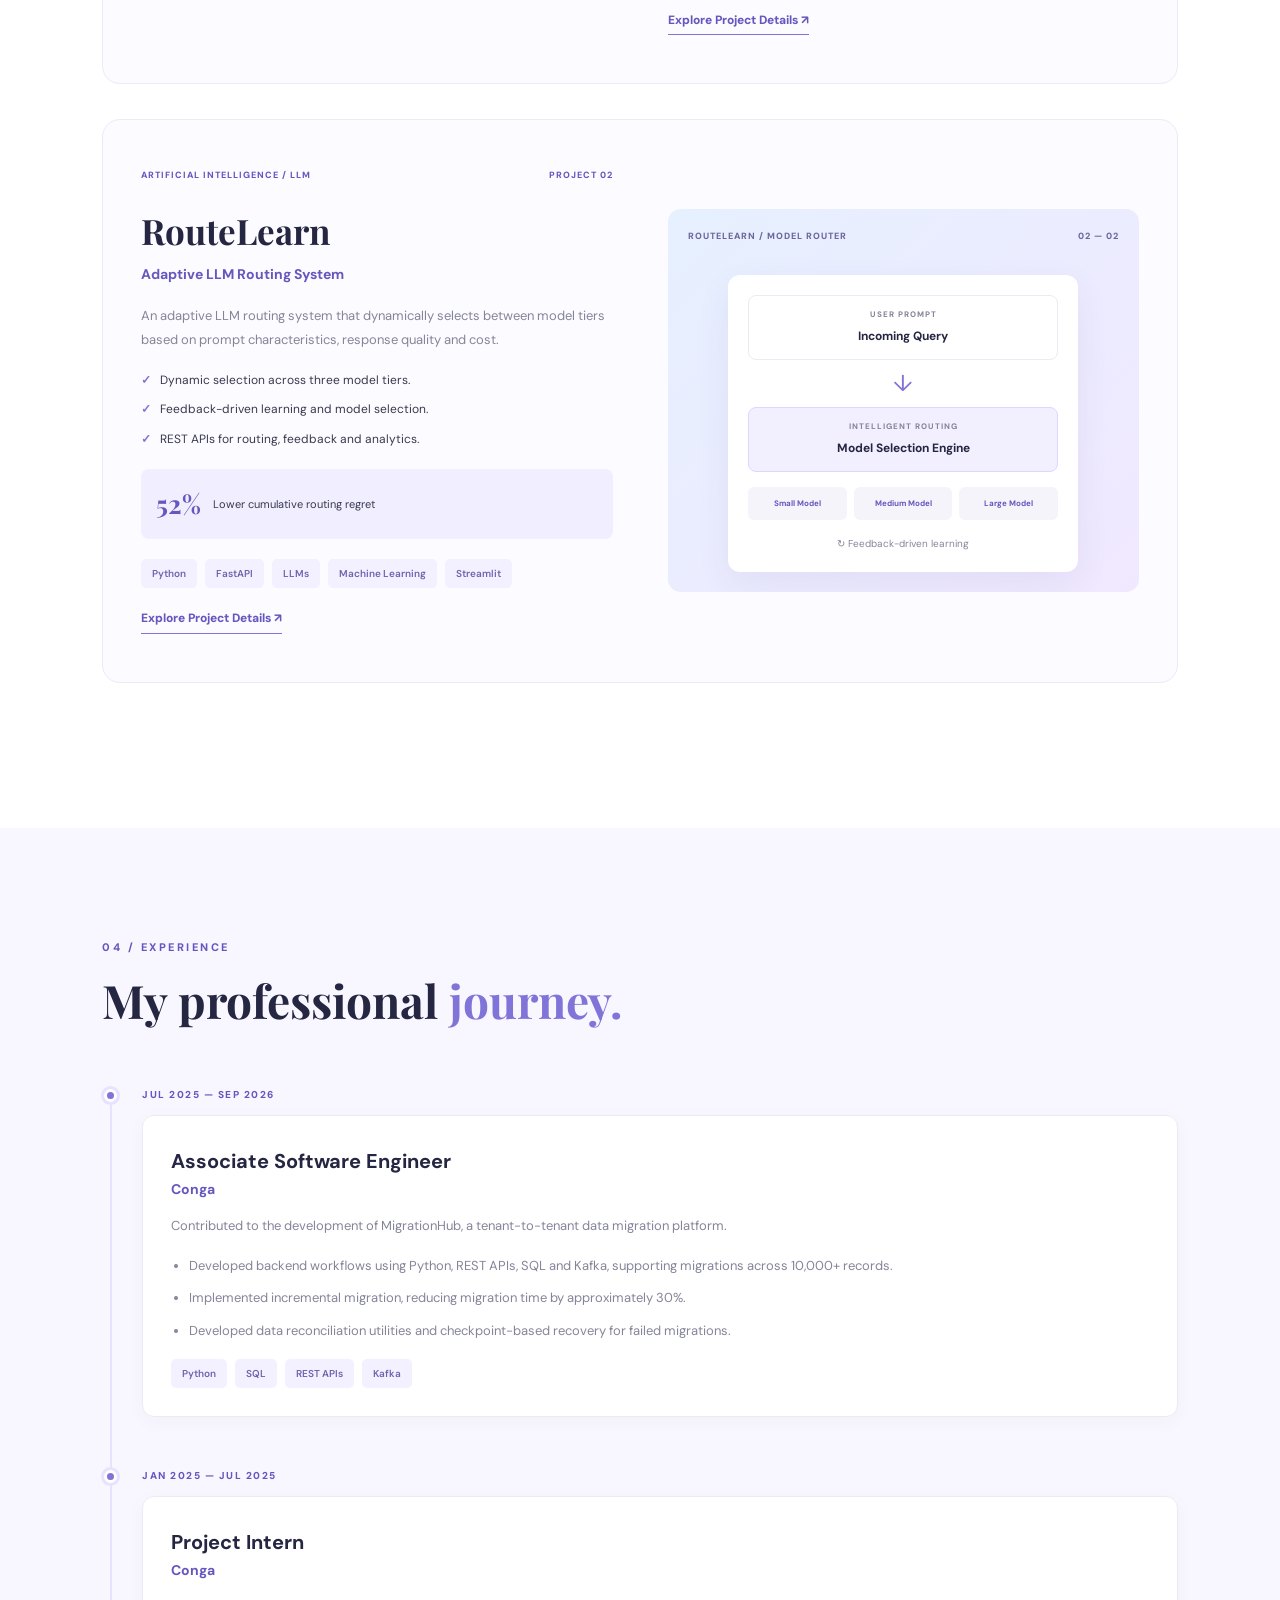
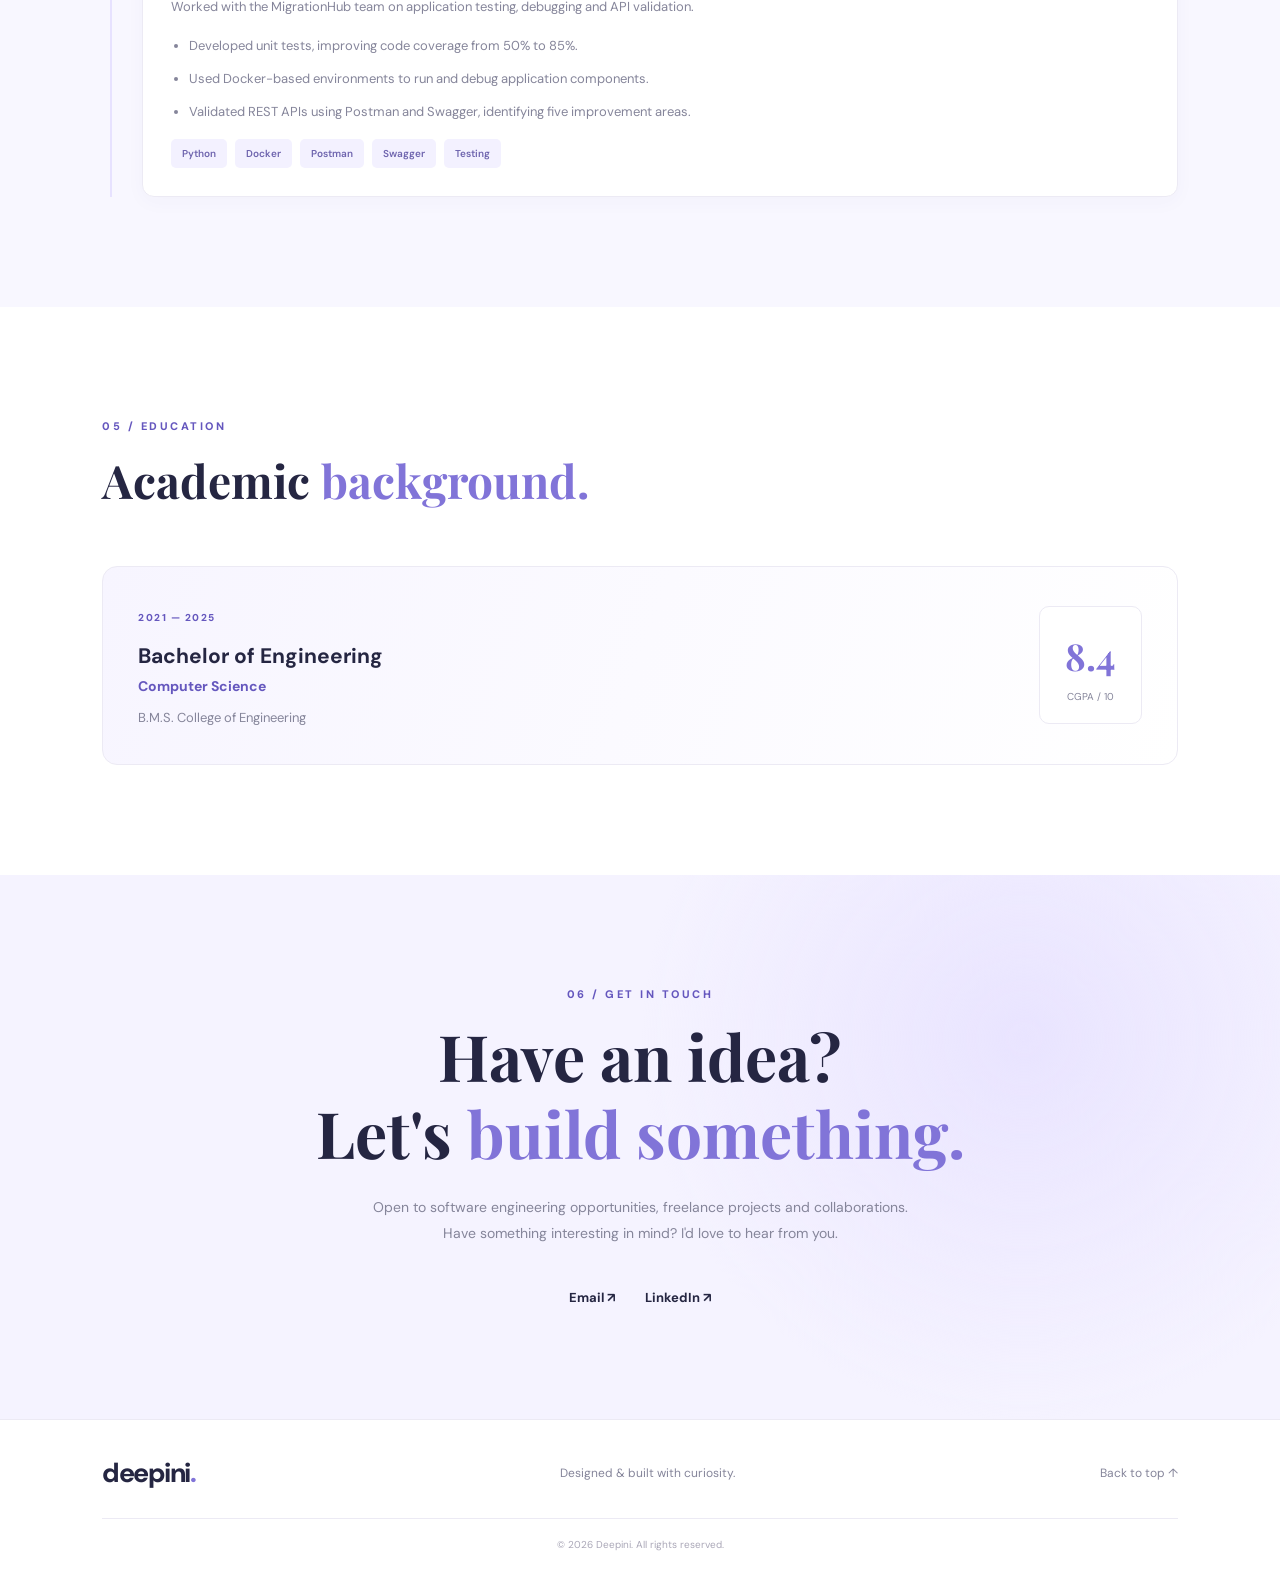
==== commit ee05ac34: "Updates to index.html" ====
--- a/index.html
+++ b/index.html
@@ -586,22 +586,12 @@
                         Have something interesting in mind?
                         I'd love to hear from you.
                     </p>
-
-                    <a href="mailto:deepinis22@gmail.com"
-                       class="primary-button">
-                        Say Hello ↗
-                    </a>
-
+   
                     <div class="contact-links">
                         <a href="mailto:deepinis22@gmail.com">
                             Email ↗
                         </a>
 
-                        <a href="https://github.com/deepini-bot"
-                           target="_blank" rel="noopener noreferrer">
-                            GitHub ↗
-                        </a>
-
                         <a href="https://www.linkedin.com/in/deepini-s-029999289"
                            target="_blank" rel="noopener noreferrer">
                             LinkedIn ↗
